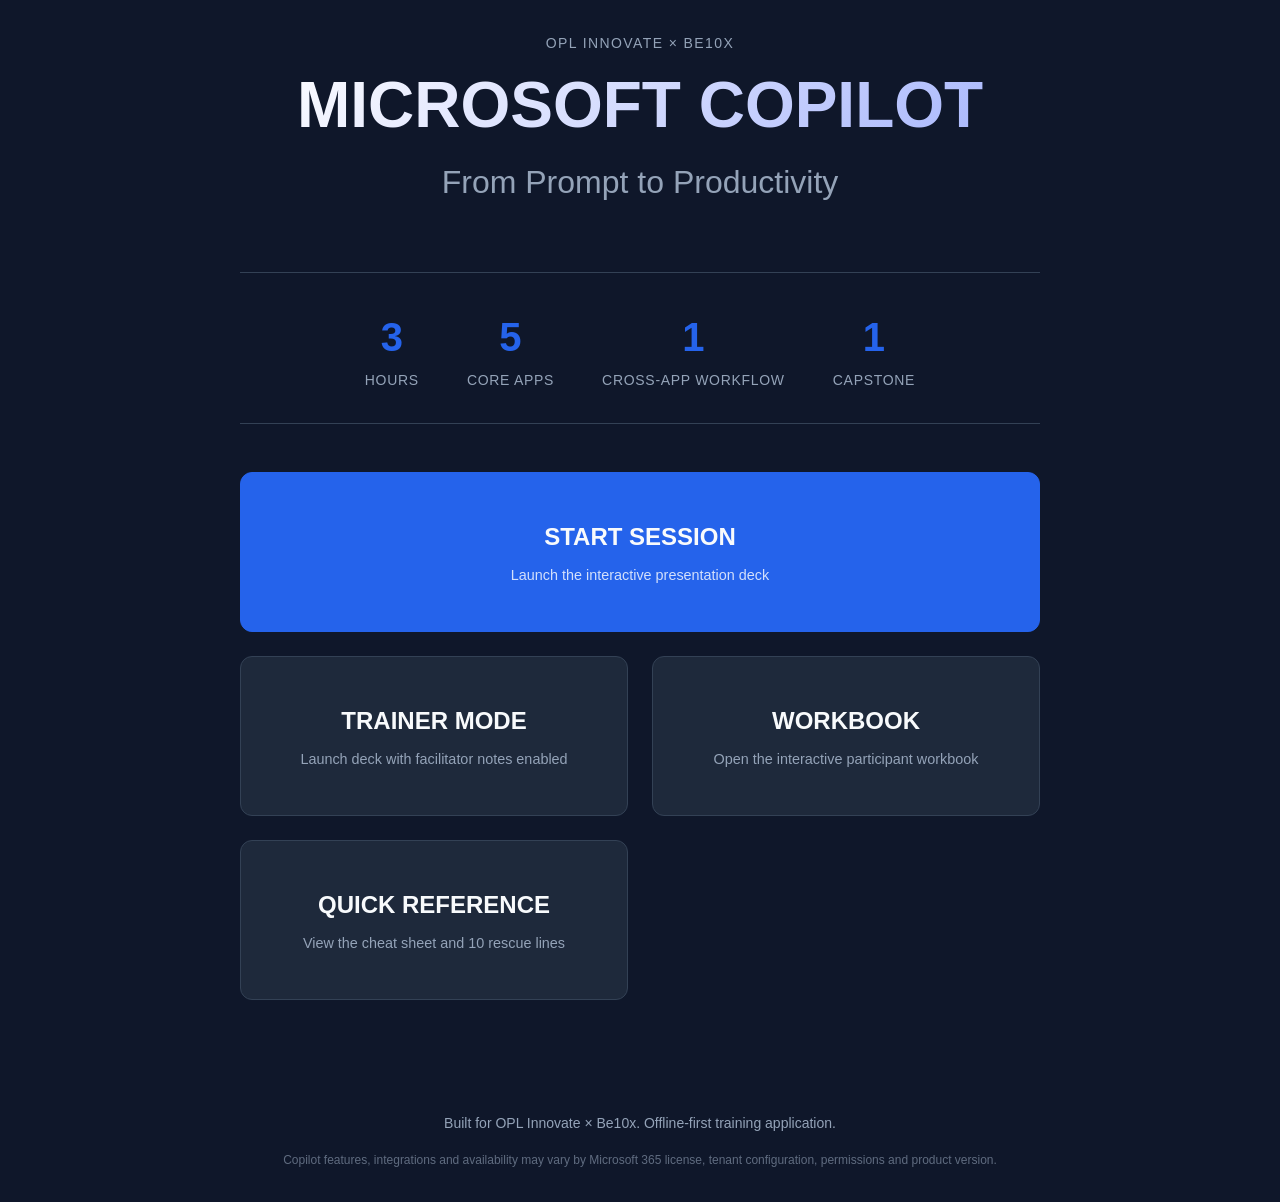
==== index.html @ aed9305c "Initial commit of Copilot Training Module" ====
<!DOCTYPE html>
<html lang="en">
<head>
    <meta charset="UTF-8">
    <meta name="viewport" content="width=device-width, initial-scale=1.0">
    <title>Microsoft Copilot: From Prompt to Productivity | OPL Innovate × Be10x</title>
    <link rel="stylesheet" href="assets/css/landing.css">
    <meta name="description" content="Corporate AI Upskilling Project: Microsoft Copilot Training Module">
</head>
<body>
    <div class="container">
        <header>
            <span class="eyebrow">OPL INNOVATE × Be10x</span>
            <h1>MICROSOFT COPILOT</h1>
            <h2>From Prompt to Productivity</h2>
        </header>

        <div class="stats">
            <div class="stat-item">
                <span class="stat-value">3</span>
                <span class="stat-label">Hours</span>
            </div>
            <div class="stat-item">
                <span class="stat-value">5</span>
                <span class="stat-label">Core Apps</span>
            </div>
            <div class="stat-item">
                <span class="stat-value">1</span>
                <span class="stat-label">Cross-App Workflow</span>
            </div>
            <div class="stat-item">
                <span class="stat-value">1</span>
                <span class="stat-label">Capstone</span>
            </div>
        </div>

        <div class="grid">
            <a href="deck/index.html" class="card primary">
                <h3>START SESSION</h3>
                <p>Launch the interactive presentation deck</p>
            </a>
            
            <a href="deck/index.html?trainer=true" class="card" onclick="alert('Trainer mode is active. You can also toggle this anytime in the deck using Shift+T.');">
                <h3>TRAINER MODE</h3>
                <p>Launch deck with facilitator notes enabled</p>
            </a>
            
            <a href="workbook/index.html" class="card" target="_blank">
                <h3>WORKBOOK</h3>
                <p>Open the interactive participant workbook</p>
            </a>
            
            <a href="quick-reference/index.html" class="card" target="_blank">
                <h3>QUICK REFERENCE</h3>
                <p>View the cheat sheet and 10 rescue lines</p>
            </a>
        </div>

        <footer>
            <p>Built for OPL Innovate × Be10x. Offline-first training application.</p>
            <p style="margin-top: 1rem; font-size: 0.75rem; opacity: 0.6;">
                Copilot features, integrations and availability may vary by Microsoft 365 license, tenant configuration, permissions and product version.
            </p>
        </footer>
    </div>
</body>
</html>
---- assets/css/landing.css ----
/* Root Landing Page CSS */
:root {
  --bg-color: #0f172a; /* Deep navy / near-black */
  --text-primary: #f8fafc; /* Soft white */
  --text-secondary: #94a3b8; /* Muted gray */
  --accent: #2563eb; /* Microsoft-inspired blue */
  --accent-hover: #1d4ed8;
  --surface: #1e293b;
  --border: #334155;
  --font-main: 'Segoe UI', -apple-system, BlinkMacSystemFont, 'Roboto', 'Helvetica Neue', sans-serif;
}

* {
  margin: 0;
  padding: 0;
  box-sizing: border-box;
}

body {
  background-color: var(--bg-color);
  color: var(--text-primary);
  font-family: var(--font-main);
  min-height: 100vh;
  display: flex;
  flex-direction: column;
  align-items: center;
  justify-content: center;
  line-height: 1.6;
  padding: 2rem;
}

.container {
  max-width: 800px;
  width: 100%;
  text-align: center;
  animation: fadeIn 0.8s ease-out;
}

@keyframes fadeIn {
  from { opacity: 0; transform: translateY(20px); }
  to { opacity: 1; transform: translateY(0); }
}

header {
  margin-bottom: 4rem;
}

.eyebrow {
  font-size: 0.875rem;
  text-transform: uppercase;
  letter-spacing: 0.1em;
  color: var(--text-secondary);
  margin-bottom: 1rem;
  display: block;
}

h1 {
  font-size: 4rem;
  font-weight: 700;
  line-height: 1.1;
  margin-bottom: 1rem;
  background: linear-gradient(135deg, #ffffff 0%, #a5b4fc 100%);
  -webkit-background-clip: text;
  -webkit-text-fill-color: transparent;
}

h2 {
  font-size: 2rem;
  font-weight: 400;
  color: var(--text-secondary);
}

.stats {
  display: flex;
  justify-content: center;
  gap: 3rem;
  margin: 3rem 0;
  padding: 2rem 0;
  border-top: 1px solid var(--border);
  border-bottom: 1px solid var(--border);
}

.stat-item {
  display: flex;
  flex-direction: column;
  align-items: center;
}

.stat-value {
  font-size: 2.5rem;
  font-weight: 700;
  color: var(--accent);
}

.stat-label {
  font-size: 0.875rem;
  color: var(--text-secondary);
  text-transform: uppercase;
  letter-spacing: 0.05em;
}

.grid {
  display: grid;
  grid-template-columns: repeat(2, 1fr);
  gap: 1.5rem;
  margin-bottom: 3rem;
}

.card {
  background-color: var(--surface);
  border: 1px solid var(--border);
  border-radius: 12px;
  padding: 2rem;
  text-decoration: none;
  color: var(--text-primary);
  transition: all 0.2s ease;
  display: flex;
  flex-direction: column;
  align-items: center;
  justify-content: center;
  min-height: 160px;
}

.card:hover {
  border-color: var(--accent);
  transform: translateY(-4px);
  box-shadow: 0 10px 30px -10px rgba(37, 99, 235, 0.3);
}

.card.primary {
  grid-column: span 2;
  background-color: var(--accent);
  border-color: var(--accent);
}

.card.primary:hover {
  background-color: var(--accent-hover);
}

.card h3 {
  font-size: 1.5rem;
  margin-bottom: 0.5rem;
}

.card p {
  color: var(--text-secondary);
  font-size: 0.9rem;
}

.card.primary p {
  color: rgba(255, 255, 255, 0.8);
}

footer {
  margin-top: auto;
  padding-top: 4rem;
  font-size: 0.875rem;
  color: var(--text-secondary);
}

@media (max-width: 768px) {
  h1 { font-size: 3rem; }
  .grid { grid-template-columns: 1fr; }
  .card.primary { grid-column: span 1; }
  .stats { flex-direction: column; gap: 1.5rem; padding: 1.5rem 0; }
}
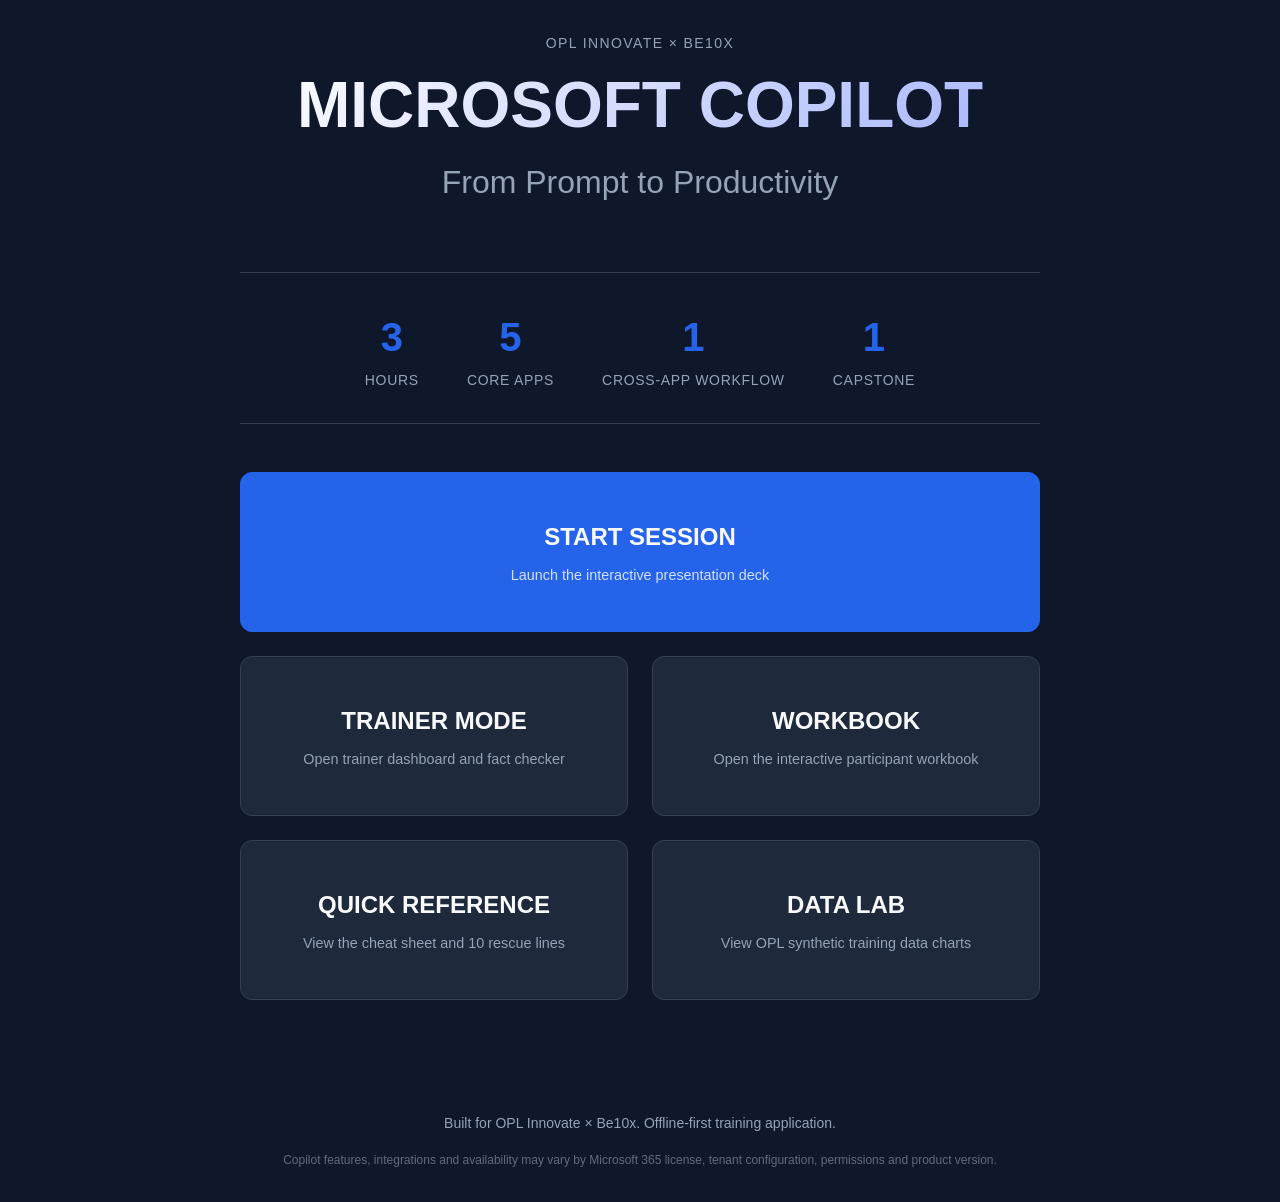
==== commit 1eb6f803: "feat: complete OPL Innovate Microsoft Copilot training module upgrade" ====
--- a/index.html
+++ b/index.html
@@ -4,8 +4,8 @@
     <meta charset="UTF-8">
     <meta name="viewport" content="width=device-width, initial-scale=1.0">
     <title>Microsoft Copilot: From Prompt to Productivity | OPL Innovate × Be10x</title>
+    <meta name="description" content="Corporate AI Upskilling Project: Microsoft Copilot Training Module for IT & Product teams.">
     <link rel="stylesheet" href="assets/css/landing.css">
-    <meta name="description" content="Corporate AI Upskilling Project: Microsoft Copilot Training Module">
 </head>
 <body>
     <div class="container">
@@ -40,9 +40,9 @@
                 <p>Launch the interactive presentation deck</p>
             </a>
             
-            <a href="deck/index.html?trainer=true" class="card" onclick="alert('Trainer mode is active. You can also toggle this anytime in the deck using Shift+T.');">
+            <a href="trainer/index.html" class="card">
                 <h3>TRAINER MODE</h3>
-                <p>Launch deck with facilitator notes enabled</p>
+                <p>Open trainer dashboard and fact checker</p>
             </a>
             
             <a href="workbook/index.html" class="card" target="_blank">
@@ -54,6 +54,12 @@
                 <h3>QUICK REFERENCE</h3>
                 <p>View the cheat sheet and 10 rescue lines</p>
             </a>
+        
+            <a href="charts/index.html" class="card" target="_blank">
+                <h3>DATA LAB</h3>
+                <p>View OPL synthetic training data charts</p>
+            </a>
+        
         </div>
 
         <footer>
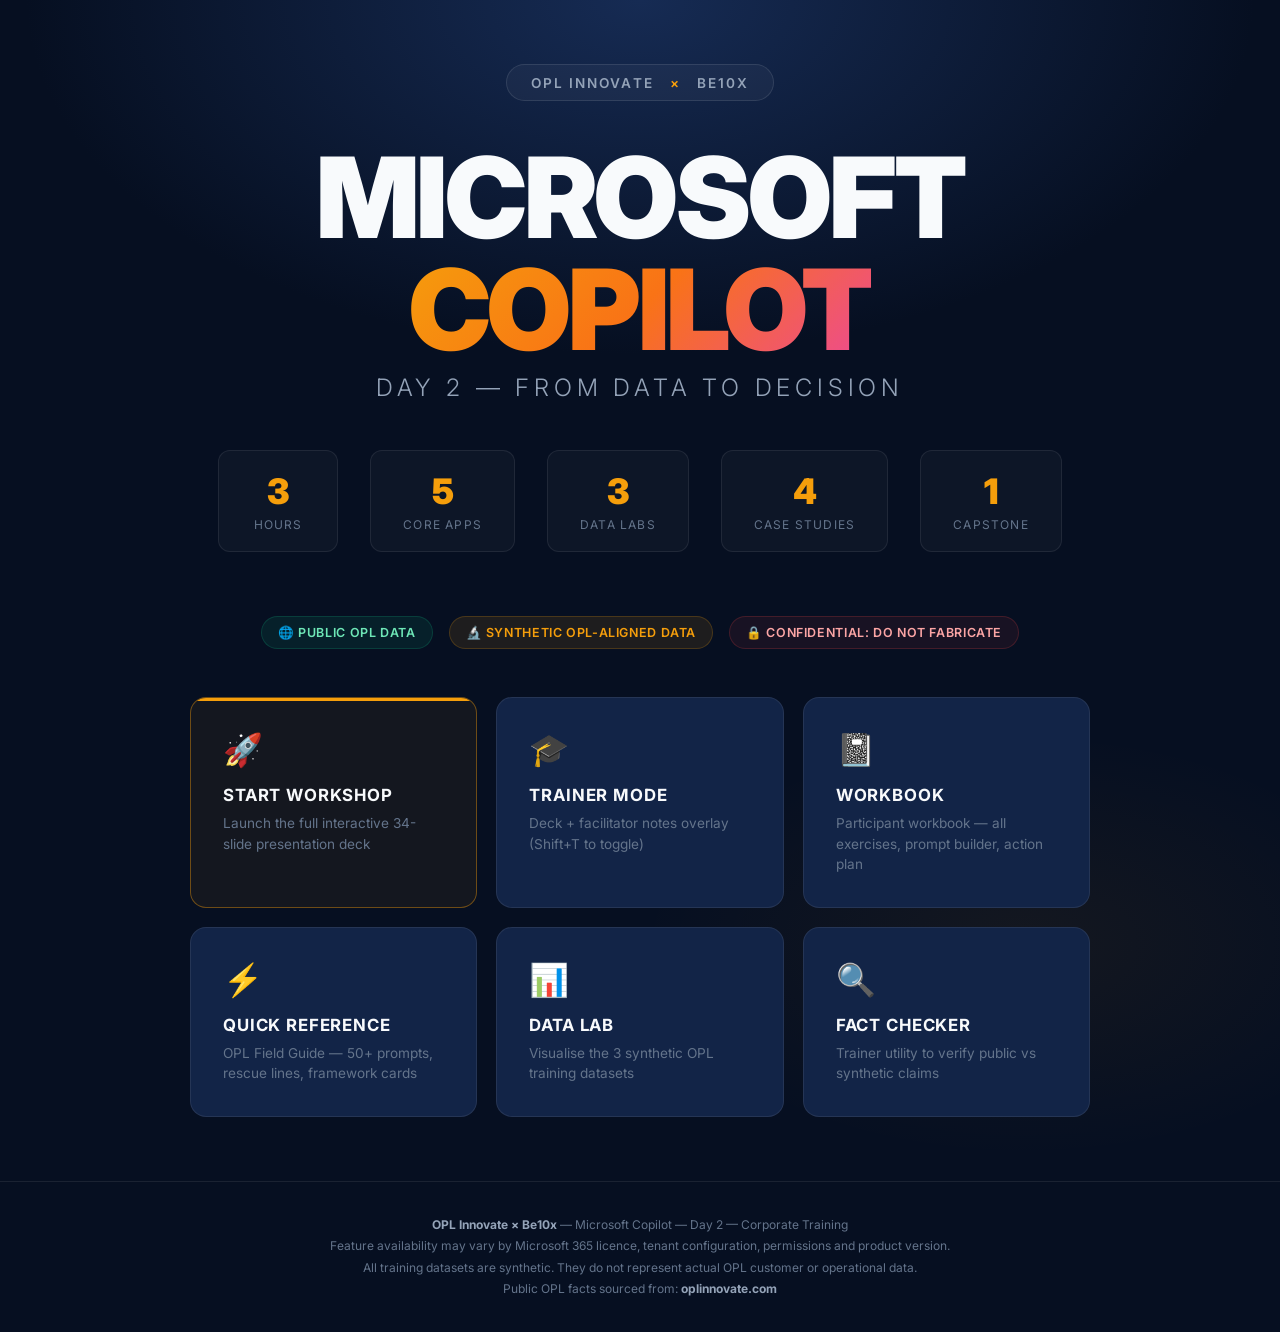
==== commit 02bc8baa: "feat: Finalise premium design system, workbook, quick reference and charts" ====
--- a/index.html
+++ b/index.html
@@ -1,73 +1,250 @@
 <!DOCTYPE html>
 <html lang="en">
 <head>
-    <meta charset="UTF-8">
-    <meta name="viewport" content="width=device-width, initial-scale=1.0">
-    <title>Microsoft Copilot: From Prompt to Productivity | OPL Innovate × Be10x</title>
-    <meta name="description" content="Corporate AI Upskilling Project: Microsoft Copilot Training Module for IT & Product teams.">
-    <link rel="stylesheet" href="assets/css/landing.css">
+  <meta charset="UTF-8">
+  <meta name="viewport" content="width=device-width, initial-scale=1.0">
+  <title>OPL Innovate × Be10x | Microsoft Copilot — Day 2</title>
+  <meta name="description" content="OPL Innovate Microsoft Copilot Day 2 Corporate Training — From Data to Decision. 3 Hours, 5 Core Apps, 4 Case Studies, 1 Capstone.">
+  <link rel="preconnect" href="https://fonts.googleapis.com">
+  <link href="https://fonts.googleapis.com/css2?family=Inter:wght@300;400;500;600;700;800;900&display=swap" rel="stylesheet">
+  <style>
+    :root {
+      --navy: #0B1D3A;
+      --navy-deep: #060F21;
+      --surface: #122447;
+      --amber: #F59E0B;
+      --amber-dim: rgba(245,158,11,0.12);
+      --text: #F8FAFC;
+      --text-muted: #64748B;
+      --text-secondary: #94A3B8;
+      --success: #10b981;
+      --border: rgba(255,255,255,0.08);
+      --font: 'Inter', sans-serif;
+    }
+    *, *::before, *::after { box-sizing: border-box; margin: 0; padding: 0; }
+    body {
+      font-family: var(--font);
+      background: var(--navy-deep);
+      color: var(--text);
+      min-height: 100vh;
+      -webkit-font-smoothing: antialiased;
+    }
+
+    /* HERO SECTION */
+    .hero {
+      min-height: 100vh;
+      display: flex;
+      flex-direction: column;
+      align-items: center;
+      justify-content: center;
+      text-align: center;
+      padding: 4rem 2rem;
+      position: relative;
+      overflow: hidden;
+    }
+    .hero::before {
+      content: '';
+      position: absolute;
+      inset: 0;
+      background:
+        radial-gradient(ellipse 80% 50% at 50% 0%, rgba(26,50,96,0.8) 0%, transparent 60%),
+        radial-gradient(ellipse 50% 30% at 80% 80%, rgba(245,158,11,0.06) 0%, transparent 60%);
+    }
+
+    .hero-content { position: relative; z-index: 1; max-width: 900px; }
+    .partner-badge {
+      display: inline-flex;
+      align-items: center;
+      gap: 1rem;
+      background: rgba(255,255,255,0.04);
+      border: 1px solid rgba(255,255,255,0.1);
+      padding: 0.6rem 1.5rem;
+      border-radius: 100px;
+      font-size: 0.85rem;
+      font-weight: 600;
+      letter-spacing: 0.15em;
+      color: var(--text-secondary);
+      text-transform: uppercase;
+      margin-bottom: 2.5rem;
+    }
+    .partner-badge span { color: var(--amber); }
+
+    h1 {
+      font-size: clamp(3.5rem, 9vw, 7rem);
+      font-weight: 900;
+      line-height: 1;
+      letter-spacing: -0.03em;
+      margin-bottom: 0.5rem;
+    }
+    .grad { background: linear-gradient(135deg, var(--amber) 0%, #F97316 50%, #EC4899 100%); -webkit-background-clip: text; -webkit-text-fill-color: transparent; background-clip: text; }
+    .sub {
+      font-size: clamp(1rem, 2.5vw, 1.5rem);
+      color: var(--text-secondary);
+      font-weight: 300;
+      letter-spacing: 0.2em;
+      text-transform: uppercase;
+      margin-bottom: 3rem;
+    }
+
+    /* STATS ROW */
+    .stats {
+      display: flex;
+      justify-content: center;
+      gap: 2rem;
+      flex-wrap: wrap;
+      margin-bottom: 4rem;
+    }
+    .stat {
+      text-align: center;
+      padding: 1.2rem 2rem;
+      background: rgba(255,255,255,0.03);
+      border: 1px solid var(--border);
+      border-radius: 12px;
+      min-width: 120px;
+    }
+    .stat-val { font-size: 2.2rem; font-weight: 900; color: var(--amber); }
+    .stat-lbl { font-size: 0.75rem; color: var(--text-muted); text-transform: uppercase; letter-spacing: 0.1em; margin-top: 0.3rem; }
+
+    /* NAVIGATION GRID */
+    .nav-grid {
+      display: grid;
+      grid-template-columns: repeat(3, 1fr);
+      gap: 1.2rem;
+      max-width: 900px;
+      width: 100%;
+      margin: 0 auto;
+    }
+    @media (max-width: 700px) { .nav-grid { grid-template-columns: 1fr; } }
+
+    .nav-card {
+      display: block;
+      background: var(--surface);
+      border: 1px solid var(--border);
+      border-radius: 16px;
+      padding: 2rem;
+      text-decoration: none;
+      color: var(--text);
+      text-align: left;
+      transition: border-color 0.2s, transform 0.2s, background 0.2s;
+      position: relative;
+      overflow: hidden;
+    }
+    .nav-card::before {
+      content: '';
+      position: absolute;
+      top: 0; left: 0; right: 0;
+      height: 3px;
+      background: var(--amber);
+      opacity: 0;
+      transition: opacity 0.2s;
+    }
+    .nav-card:hover { border-color: rgba(245,158,11,0.4); transform: translateY(-3px); background: rgba(18,36,71,0.9); }
+    .nav-card:hover::before { opacity: 1; }
+
+    .nav-card.primary { border-color: rgba(245,158,11,0.4); background: rgba(245,158,11,0.06); }
+    .nav-card.primary::before { opacity: 1; }
+    .nav-card.primary .nc-icon { color: var(--amber); }
+
+    .nc-icon { font-size: 2rem; margin-bottom: 1rem; display: block; }
+    .nc-title { font-size: 1.05rem; font-weight: 700; letter-spacing: 0.05em; text-transform: uppercase; margin-bottom: 0.5rem; }
+    .nc-desc { font-size: 0.85rem; color: var(--text-muted); line-height: 1.5; }
+
+    /* FOOTER */
+    footer {
+      text-align: center;
+      padding: 2rem;
+      border-top: 1px solid var(--border);
+      color: var(--text-muted);
+      font-size: 0.75rem;
+      line-height: 1.8;
+    }
+    footer strong { color: var(--text-secondary); }
+
+    /* DATA CLASSIFICATION INFO */
+    .classify-strip {
+      max-width: 900px;
+      margin: 0 auto 3rem;
+      display: flex;
+      gap: 1rem;
+      flex-wrap: wrap;
+      justify-content: center;
+    }
+    .cs-item {
+      display: flex;
+      align-items: center;
+      gap: 0.5rem;
+      padding: 0.5rem 1rem;
+      border-radius: 100px;
+      font-size: 0.78rem;
+      font-weight: 600;
+      letter-spacing: 0.05em;
+    }
+    .cs-public { background: rgba(16,185,129,0.1); color: #6EE7B7; border: 1px solid rgba(16,185,129,0.2); }
+    .cs-synth { background: rgba(245,158,11,0.1); color: var(--amber); border: 1px solid rgba(245,158,11,0.2); }
+    .cs-conf { background: rgba(239,68,68,0.08); color: #FCA5A5; border: 1px solid rgba(239,68,68,0.2); }
+  </style>
 </head>
 <body>
-    <div class="container">
-        <header>
-            <span class="eyebrow">OPL INNOVATE × Be10x</span>
-            <h1>MICROSOFT COPILOT</h1>
-            <h2>From Prompt to Productivity</h2>
-        </header>
-
-        <div class="stats">
-            <div class="stat-item">
-                <span class="stat-value">3</span>
-                <span class="stat-label">Hours</span>
-            </div>
-            <div class="stat-item">
-                <span class="stat-value">5</span>
-                <span class="stat-label">Core Apps</span>
-            </div>
-            <div class="stat-item">
-                <span class="stat-value">1</span>
-                <span class="stat-label">Cross-App Workflow</span>
-            </div>
-            <div class="stat-item">
-                <span class="stat-value">1</span>
-                <span class="stat-label">Capstone</span>
-            </div>
-        </div>
-
-        <div class="grid">
-            <a href="deck/index.html" class="card primary">
-                <h3>START SESSION</h3>
-                <p>Launch the interactive presentation deck</p>
-            </a>
-            
-            <a href="trainer/index.html" class="card">
-                <h3>TRAINER MODE</h3>
-                <p>Open trainer dashboard and fact checker</p>
-            </a>
-            
-            <a href="workbook/index.html" class="card" target="_blank">
-                <h3>WORKBOOK</h3>
-                <p>Open the interactive participant workbook</p>
-            </a>
-            
-            <a href="quick-reference/index.html" class="card" target="_blank">
-                <h3>QUICK REFERENCE</h3>
-                <p>View the cheat sheet and 10 rescue lines</p>
-            </a>
-        
-            <a href="charts/index.html" class="card" target="_blank">
-                <h3>DATA LAB</h3>
-                <p>View OPL synthetic training data charts</p>
-            </a>
-        
-        </div>
-
-        <footer>
-            <p>Built for OPL Innovate × Be10x. Offline-first training application.</p>
-            <p style="margin-top: 1rem; font-size: 0.75rem; opacity: 0.6;">
-                Copilot features, integrations and availability may vary by Microsoft 365 license, tenant configuration, permissions and product version.
-            </p>
-        </footer>
+  <section class="hero">
+    <div class="hero-content">
+      <div class="partner-badge">OPL INNOVATE <span>×</span> Be10x</div>
+      <h1>MICROSOFT<br><span class="grad">COPILOT</span></h1>
+      <p class="sub">Day 2 — From Data to Decision</p>
+
+      <div class="stats">
+        <div class="stat"><div class="stat-val">3</div><div class="stat-lbl">Hours</div></div>
+        <div class="stat"><div class="stat-val">5</div><div class="stat-lbl">Core Apps</div></div>
+        <div class="stat"><div class="stat-val">3</div><div class="stat-lbl">Data Labs</div></div>
+        <div class="stat"><div class="stat-val">4</div><div class="stat-lbl">Case Studies</div></div>
+        <div class="stat"><div class="stat-val">1</div><div class="stat-lbl">Capstone</div></div>
+      </div>
+
+      <div class="classify-strip">
+        <div class="cs-item cs-public">🌐 PUBLIC OPL DATA</div>
+        <div class="cs-item cs-synth">🔬 SYNTHETIC OPL-ALIGNED DATA</div>
+        <div class="cs-item cs-conf">🔒 CONFIDENTIAL: DO NOT FABRICATE</div>
+      </div>
+
+      <div class="nav-grid">
+        <a href="deck/index.html" class="nav-card primary">
+          <span class="nc-icon">🚀</span>
+          <div class="nc-title">Start Workshop</div>
+          <div class="nc-desc">Launch the full interactive 34-slide presentation deck</div>
+        </a>
+        <a href="deck/index.html?trainer=true" class="nav-card">
+          <span class="nc-icon">🎓</span>
+          <div class="nc-title">Trainer Mode</div>
+          <div class="nc-desc">Deck + facilitator notes overlay (Shift+T to toggle)</div>
+        </a>
+        <a href="workbook/index.html" class="nav-card" target="_blank">
+          <span class="nc-icon">📓</span>
+          <div class="nc-title">Workbook</div>
+          <div class="nc-desc">Participant workbook — all exercises, prompt builder, action plan</div>
+        </a>
+        <a href="quick-reference/index.html" class="nav-card" target="_blank">
+          <span class="nc-icon">⚡</span>
+          <div class="nc-title">Quick Reference</div>
+          <div class="nc-desc">OPL Field Guide — 50+ prompts, rescue lines, framework cards</div>
+        </a>
+        <a href="charts/index.html" class="nav-card" target="_blank">
+          <span class="nc-icon">📊</span>
+          <div class="nc-title">Data Lab</div>
+          <div class="nc-desc">Visualise the 3 synthetic OPL training datasets</div>
+        </a>
+        <a href="trainer/index.html" class="nav-card" target="_blank">
+          <span class="nc-icon">🔍</span>
+          <div class="nc-title">Fact Checker</div>
+          <div class="nc-desc">Trainer utility to verify public vs synthetic claims</div>
+        </a>
+      </div>
     </div>
+  </section>
+
+  <footer>
+    <strong>OPL Innovate × Be10x</strong> — Microsoft Copilot — Day 2 — Corporate Training<br>
+    Feature availability may vary by Microsoft 365 licence, tenant configuration, permissions and product version.<br>
+    All training datasets are synthetic. They do not represent actual OPL customer or operational data.<br>
+    Public OPL facts sourced from: <strong>oplinnovate.com</strong>
+  </footer>
 </body>
 </html>
